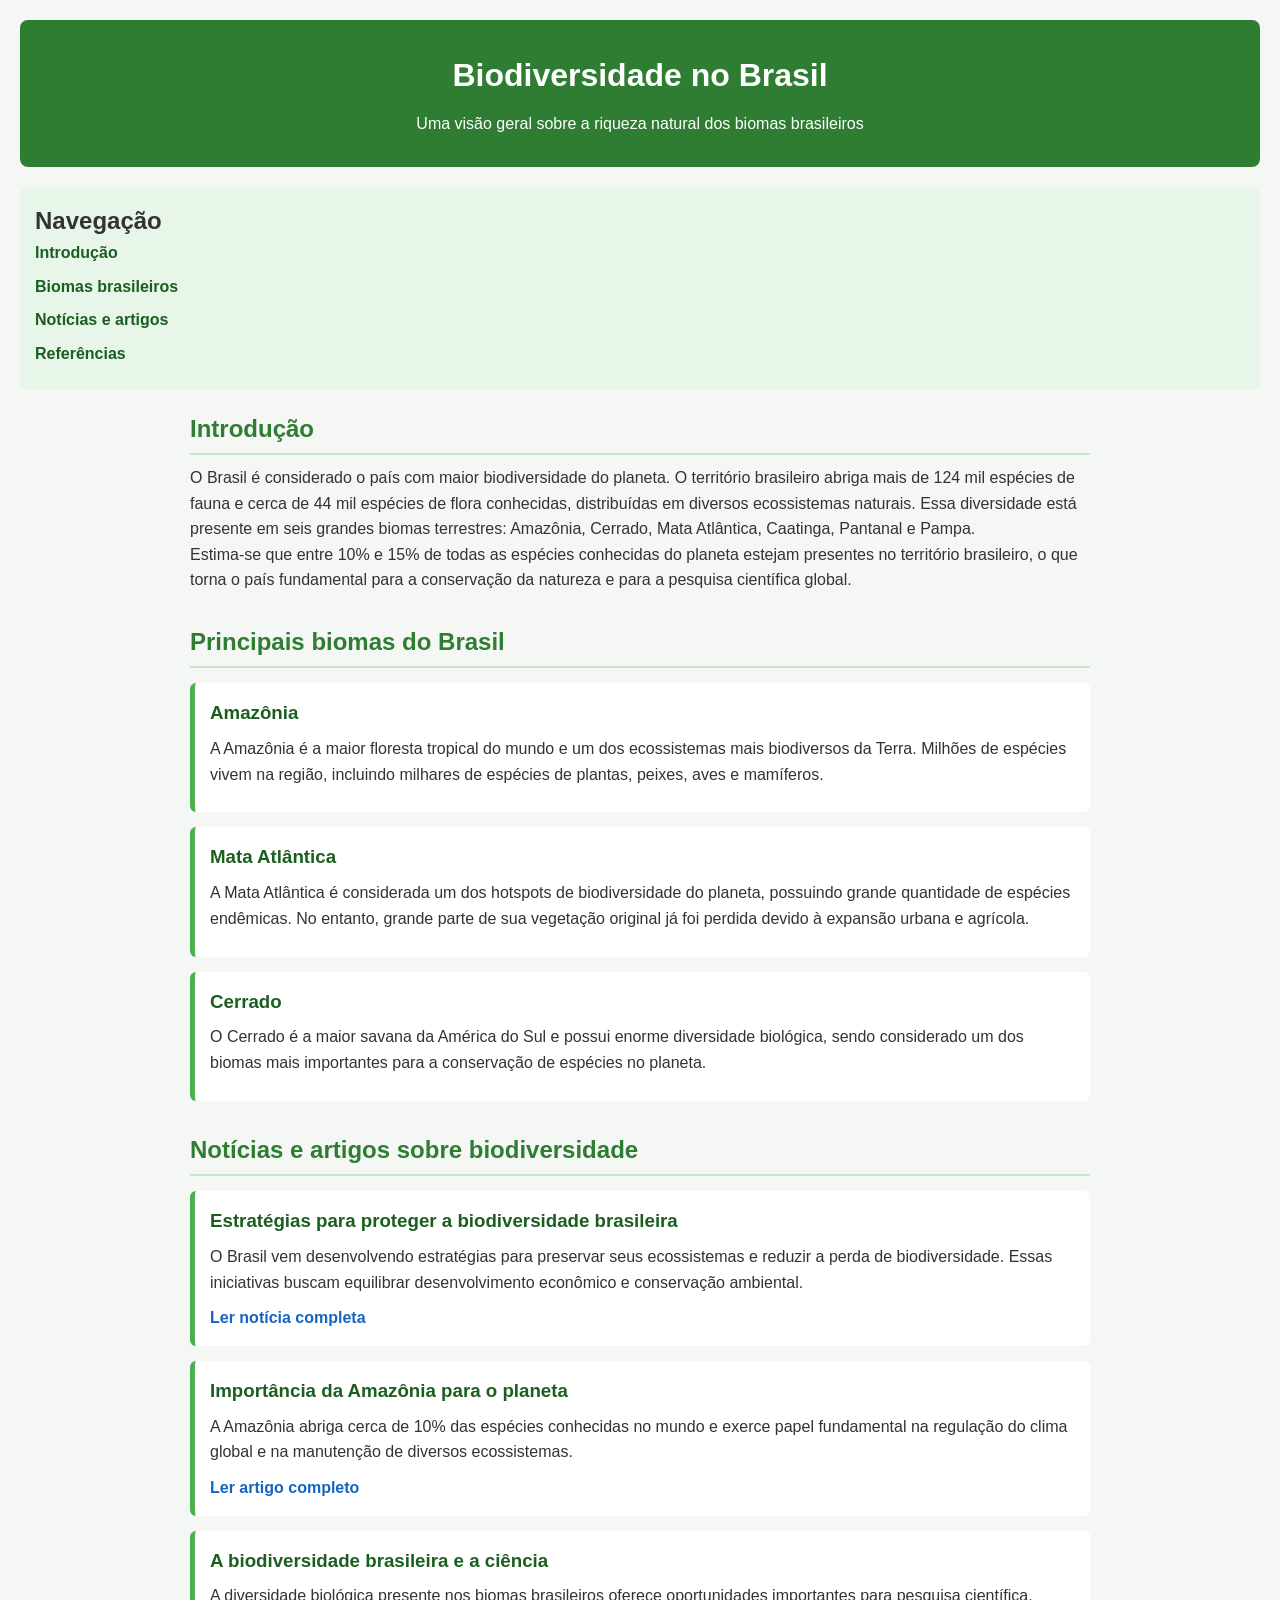
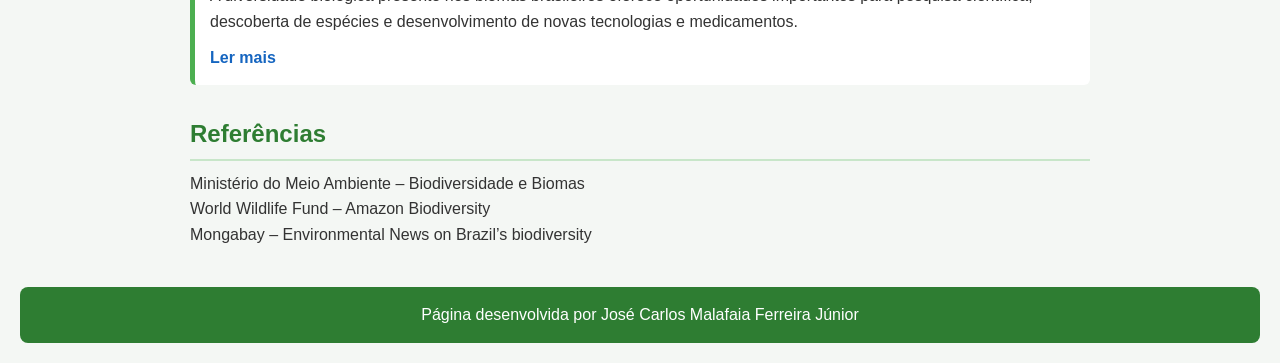
==== atividade_html_est_seman/index.html @ f7a93fc2 "atividade 3" ====
<!DOCTYPE html>
<html lang="pt-BR">
<head>
    <meta charset="UTF-8">
    <title>José Carlos Malafaia Ferreira Júnior</title>
</head>

<body>
<header>
    <h1>Biodiversidade no Brasil</h1>
    <p>Uma visão geral sobre a riqueza natural dos biomas brasileiros</p>
    <link rel="stylesheet" href="style.css">
</header>

<nav>
    <h2>Navegação</h2>
    <ul>
        <li><a href="#introducao">Introdução</a></li>
        <li><a href="#biomas">Biomas brasileiros</a></li>
        <li><a href="#noticias">Notícias e artigos</a></li>
        <li><a href="#referencias">Referências</a></li>
    </ul>
</nav>

<main>

<section id="introducao">
    <h2>Introdução</h2>
    <p>
        O Brasil é considerado o país com maior biodiversidade do planeta. O território brasileiro
        abriga mais de 124 mil espécies de fauna e cerca de 44 mil espécies de flora conhecidas,
        distribuídas em diversos ecossistemas naturais. Essa diversidade está presente em seis
        grandes biomas terrestres: Amazônia, Cerrado, Mata Atlântica, Caatinga, Pantanal e Pampa.
    </p>

    <p>
        Estima-se que entre 10% e 15% de todas as espécies conhecidas do planeta estejam presentes
        no território brasileiro, o que torna o país fundamental para a conservação da natureza e
        para a pesquisa científica global.
    </p>
</section>


<section id="biomas">
    <h2>Principais biomas do Brasil</h2>

    <article>
        <h3>Amazônia</h3>
        <p>
            A Amazônia é a maior floresta tropical do mundo e um dos ecossistemas mais
            biodiversos da Terra. Milhões de espécies vivem na região, incluindo milhares
            de espécies de plantas, peixes, aves e mamíferos.
        </p>
    </article>

    <article>
        <h3>Mata Atlântica</h3>
        <p>
            A Mata Atlântica é considerada um dos hotspots de biodiversidade do planeta,
            possuindo grande quantidade de espécies endêmicas. No entanto, grande parte
            de sua vegetação original já foi perdida devido à expansão urbana e agrícola.
        </p>
    </article>

    <article>
        <h3>Cerrado</h3>
        <p>
            O Cerrado é a maior savana da América do Sul e possui enorme diversidade
            biológica, sendo considerado um dos biomas mais importantes para a conservação
            de espécies no planeta.
        </p>
    </article>

</section>


<section id="noticias">
    <h2>Notícias e artigos sobre biodiversidade</h2>

    <article>
        <h3>Estratégias para proteger a biodiversidade brasileira</h3>
        <p>
            O Brasil vem desenvolvendo estratégias para preservar seus ecossistemas e reduzir
            a perda de biodiversidade. Essas iniciativas buscam equilibrar desenvolvimento
            econômico e conservação ambiental.
        </p>
        <a href="https://news.mongabay.com/2026/01/brazil-sets-out-its-strategy-for-nature/" target="_blank">
            Ler notícia completa
        </a>
    </article>

    <article>
        <h3>Importância da Amazônia para o planeta</h3>
        <p>
            A Amazônia abriga cerca de 10% das espécies conhecidas no mundo e exerce papel
            fundamental na regulação do clima global e na manutenção de diversos ecossistemas.
        </p>
        <a href="https://www.worldwildlife.org/places/amazon" target="_blank">
            Ler artigo completo
        </a>
    </article>
    <aside>
    <article>
        <h3>A biodiversidade brasileira e a ciência</h3>
        <p>
            A diversidade biológica presente nos biomas brasileiros oferece oportunidades
            importantes para pesquisa científica, descoberta de espécies e desenvolvimento
            de novas tecnologias e medicamentos.
        </p>
        <a href="https://www.gov.br/mma/pt-br/assuntos/biodiversidade-e-biomas" target="_blank">
            Ler mais
        </a>
    </article>
    </aside>

</section>


<section id="referencias">
    <h2>Referências</h2>
    <p>
        Ministério do Meio Ambiente – Biodiversidade e Biomas
    </p>
    <p>
        World Wildlife Fund – Amazon Biodiversity
    </p>
    <p>
        Mongabay – Environmental News on Brazil’s biodiversity
    </p>
</section>

</main>

<footer>
    <p>Página desenvolvida por José Carlos Malafaia Ferreira Júnior</p>
</footer>

</body>
</html>
---- atividade_html_est_seman/style.css ----
/* Reset básico */

* {
    margin: 0;
    padding: 0;
    box-sizing: border-box;
}


/* Corpo da página */

body {
    font-family: Arial, Helvetica, sans-serif;
    line-height: 1.6;
    background-color: #f4f7f4;
    color: #333;
    padding: 20px;
}


/* Cabeçalho */

header {
    background-color: #2e7d32;
    color: white;
    padding: 30px;
    text-align: center;
    border-radius: 8px;
    margin-bottom: 20px;
}

header h1 {
    margin-bottom: 10px;
}


/* Navegação */

nav {
    background-color: #e8f5e9;
    padding: 15px;
    border-radius: 8px;
    margin-bottom: 20px;
}

nav ul {
    list-style: none;
}

nav li {
    margin-bottom: 8px;
}

nav a {
    text-decoration: none;
    color: #1b5e20;
    font-weight: bold;
}

nav a:hover {
    text-decoration: underline;
}


/* Área principal */

main {
    max-width: 900px;
    margin: auto;
}


/* Seções */

section {
    margin-bottom: 30px;
}

section h2 {
    color: #2e7d32;
    margin-bottom: 10px;
    border-bottom: 2px solid #c8e6c9;
    padding-bottom: 5px;
}


/* Artigos */

article {
    background-color: white;
    padding: 15px;
    margin-top: 15px;
    border-radius: 6px;
    border-left: 5px solid #4caf50;
}

article h3 {
    margin-bottom: 8px;
    color: #1b5e20;
}

article p {
    margin-bottom: 10px;
}


/* Links dentro dos artigos */

article a {
    color: #1565c0;
    text-decoration: none;
    font-weight: bold;
}

article a:hover {
    text-decoration: underline;
}


/* Rodapé */

footer {
    margin-top: 40px;
    text-align: center;
    padding: 15px;
    background-color: #2e7d32;
    color: white;
    border-radius: 8px;
}
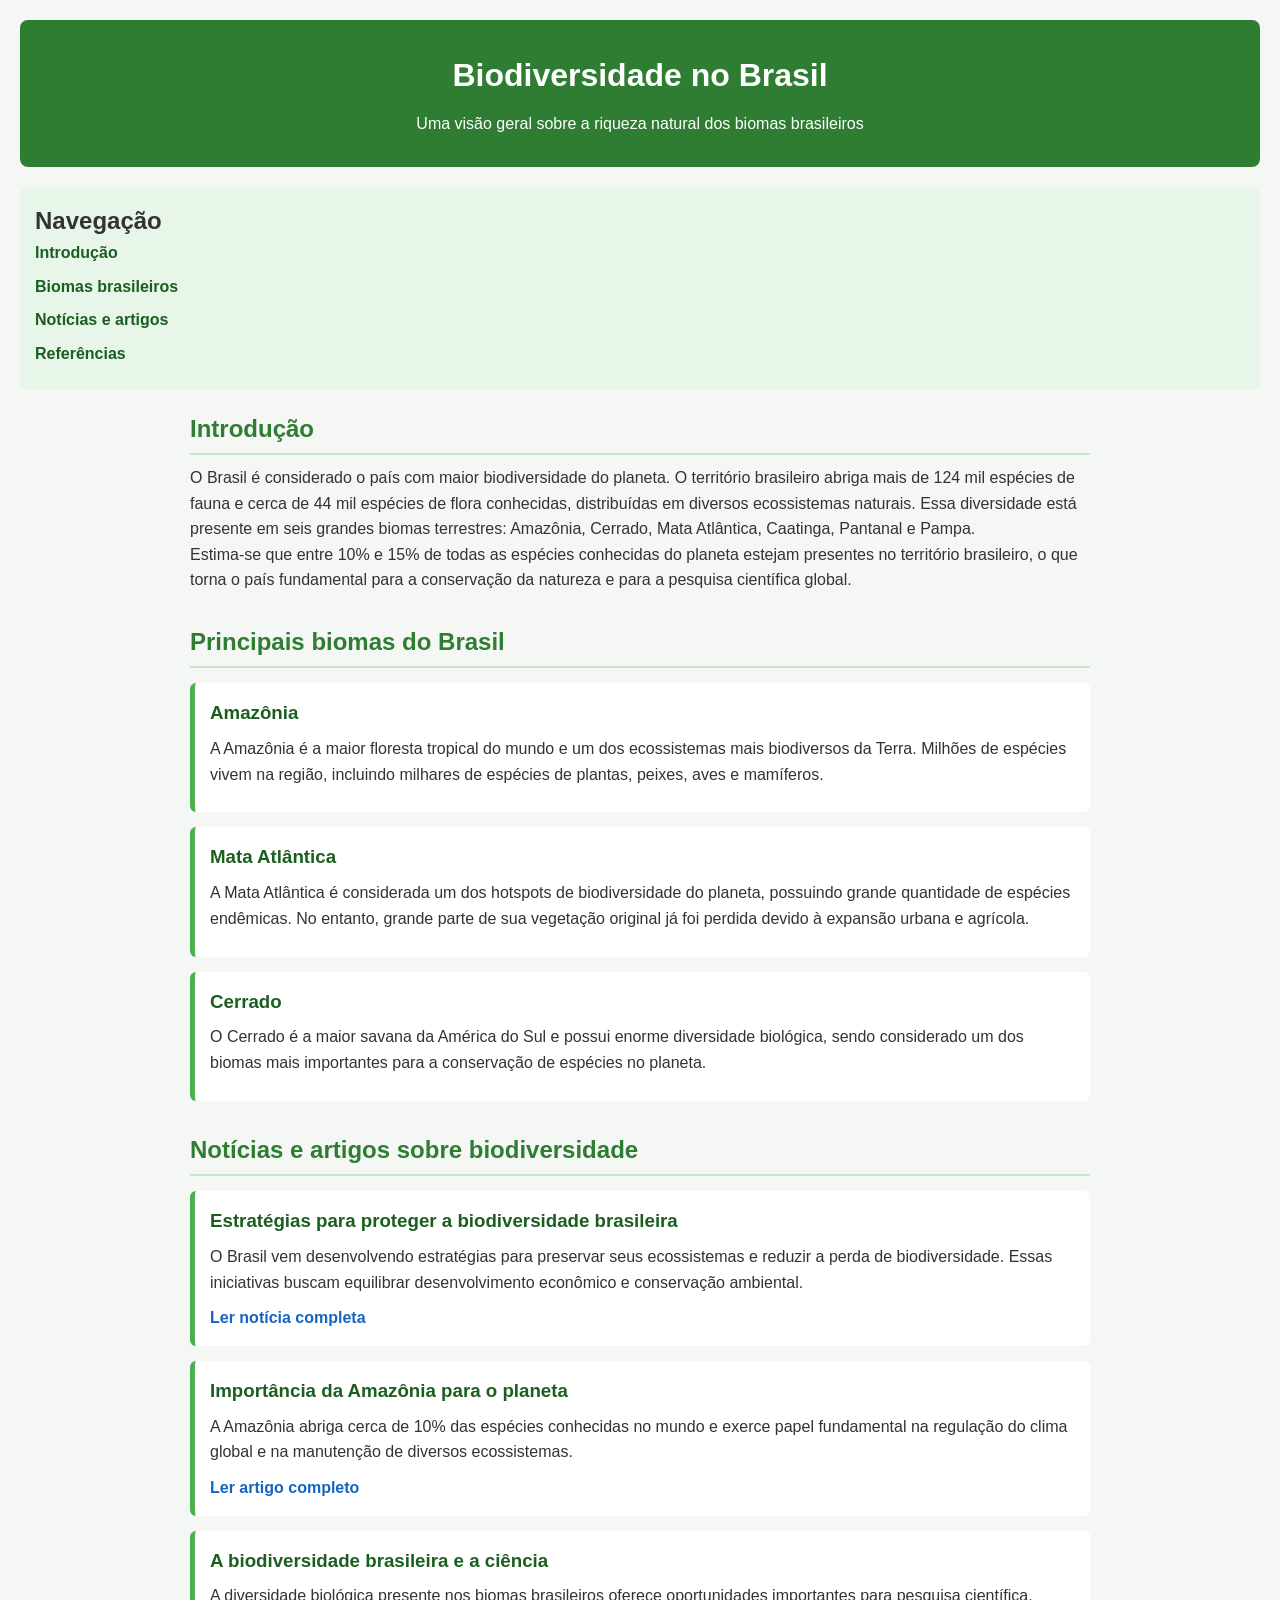
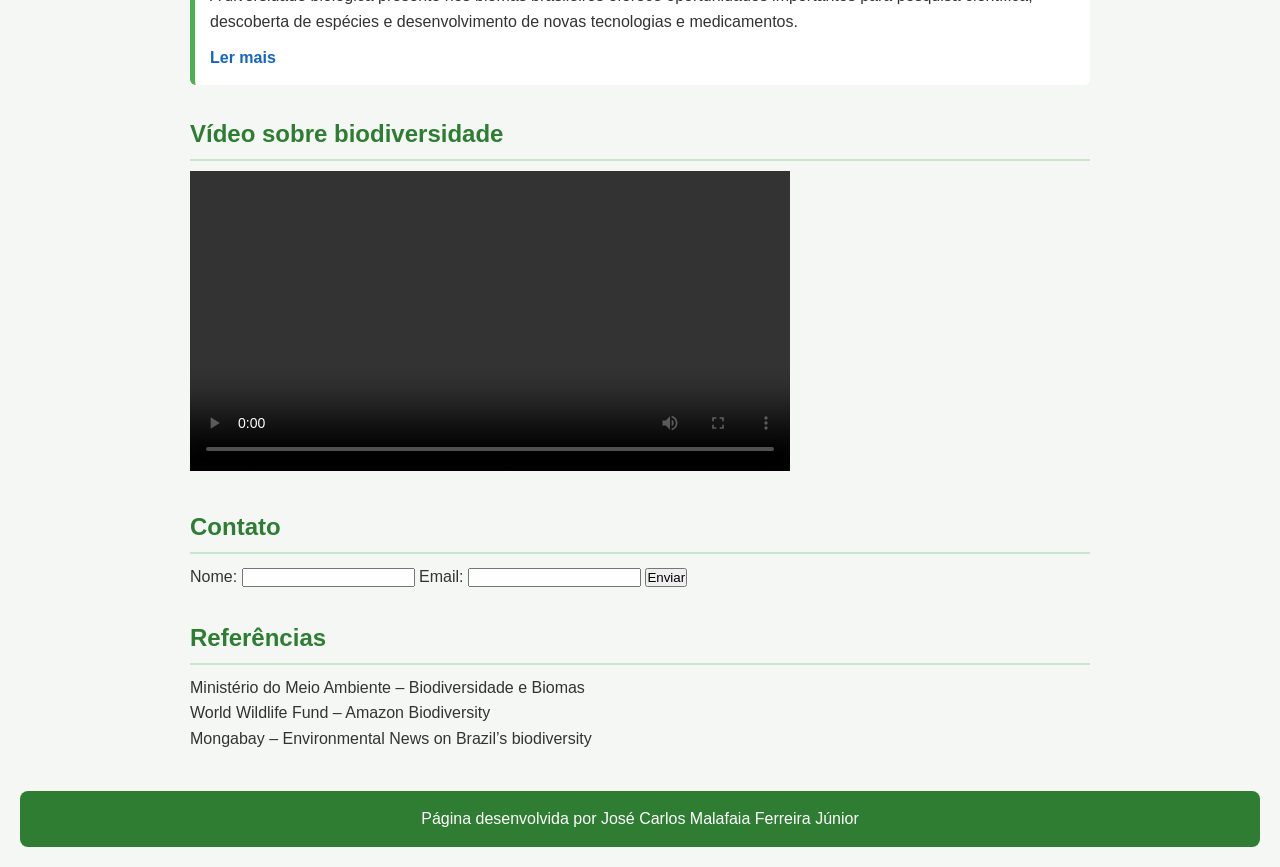
==== commit 3ffb7943: "Atividade de auditoria" ====
--- a/atividade_html_est_seman/index.html
+++ b/atividade_html_est_seman/index.html
@@ -115,6 +115,28 @@
 
 </section>
 
+<section>
+    <h2>Vídeo sobre biodiversidade</h2>
+
+    <video controls width="600">
+        <source src="video.mp4" type="video/mp4">
+        <track src="legenda.vtt" kind="subtitles" srclang="pt" label="Português">
+        Seu navegador não suporta vídeo.
+    </video>
+</section>
+
+<section>
+    <h2>Contato</h2>
+    <form>
+        <label for="nome">Nome:</label>
+        <input type="text" id="nome" name="nome" pattern="[A-Za-z ]+" required>
+
+        <label for="email">Email:</label>
+        <input type="email" id="email" name="email" required>
+
+        <button type="submit">Enviar</button>
+    </form>
+</section>
 
 <section id="referencias">
     <h2>Referências</h2>
--- a/atividade_html_est_seman/style.css
+++ b/atividade_html_est_seman/style.css
@@ -17,6 +17,10 @@
     padding: 20px;
 }
 
+a:focus {
+    outline: 3px solid #ffeb3b;
+    outline-offset: 2px;
+}
 
 /* Cabeçalho */
 
